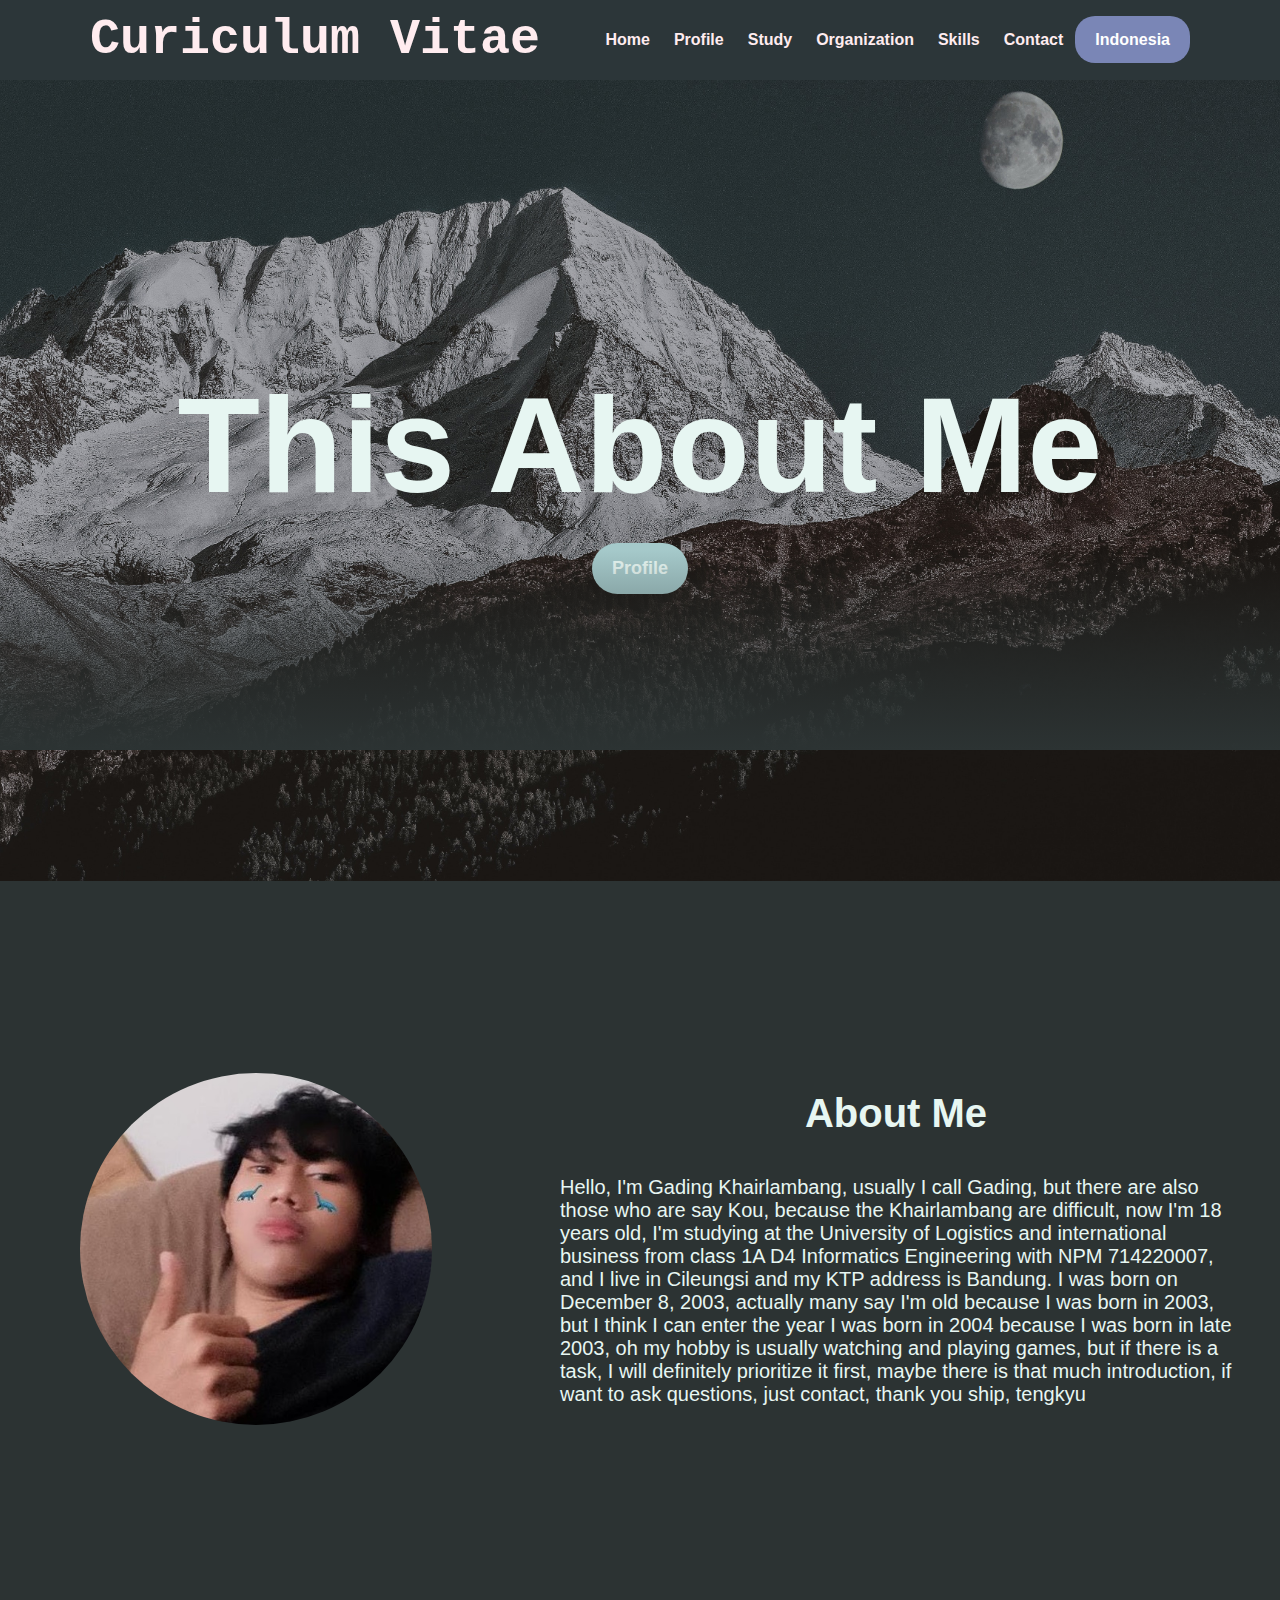
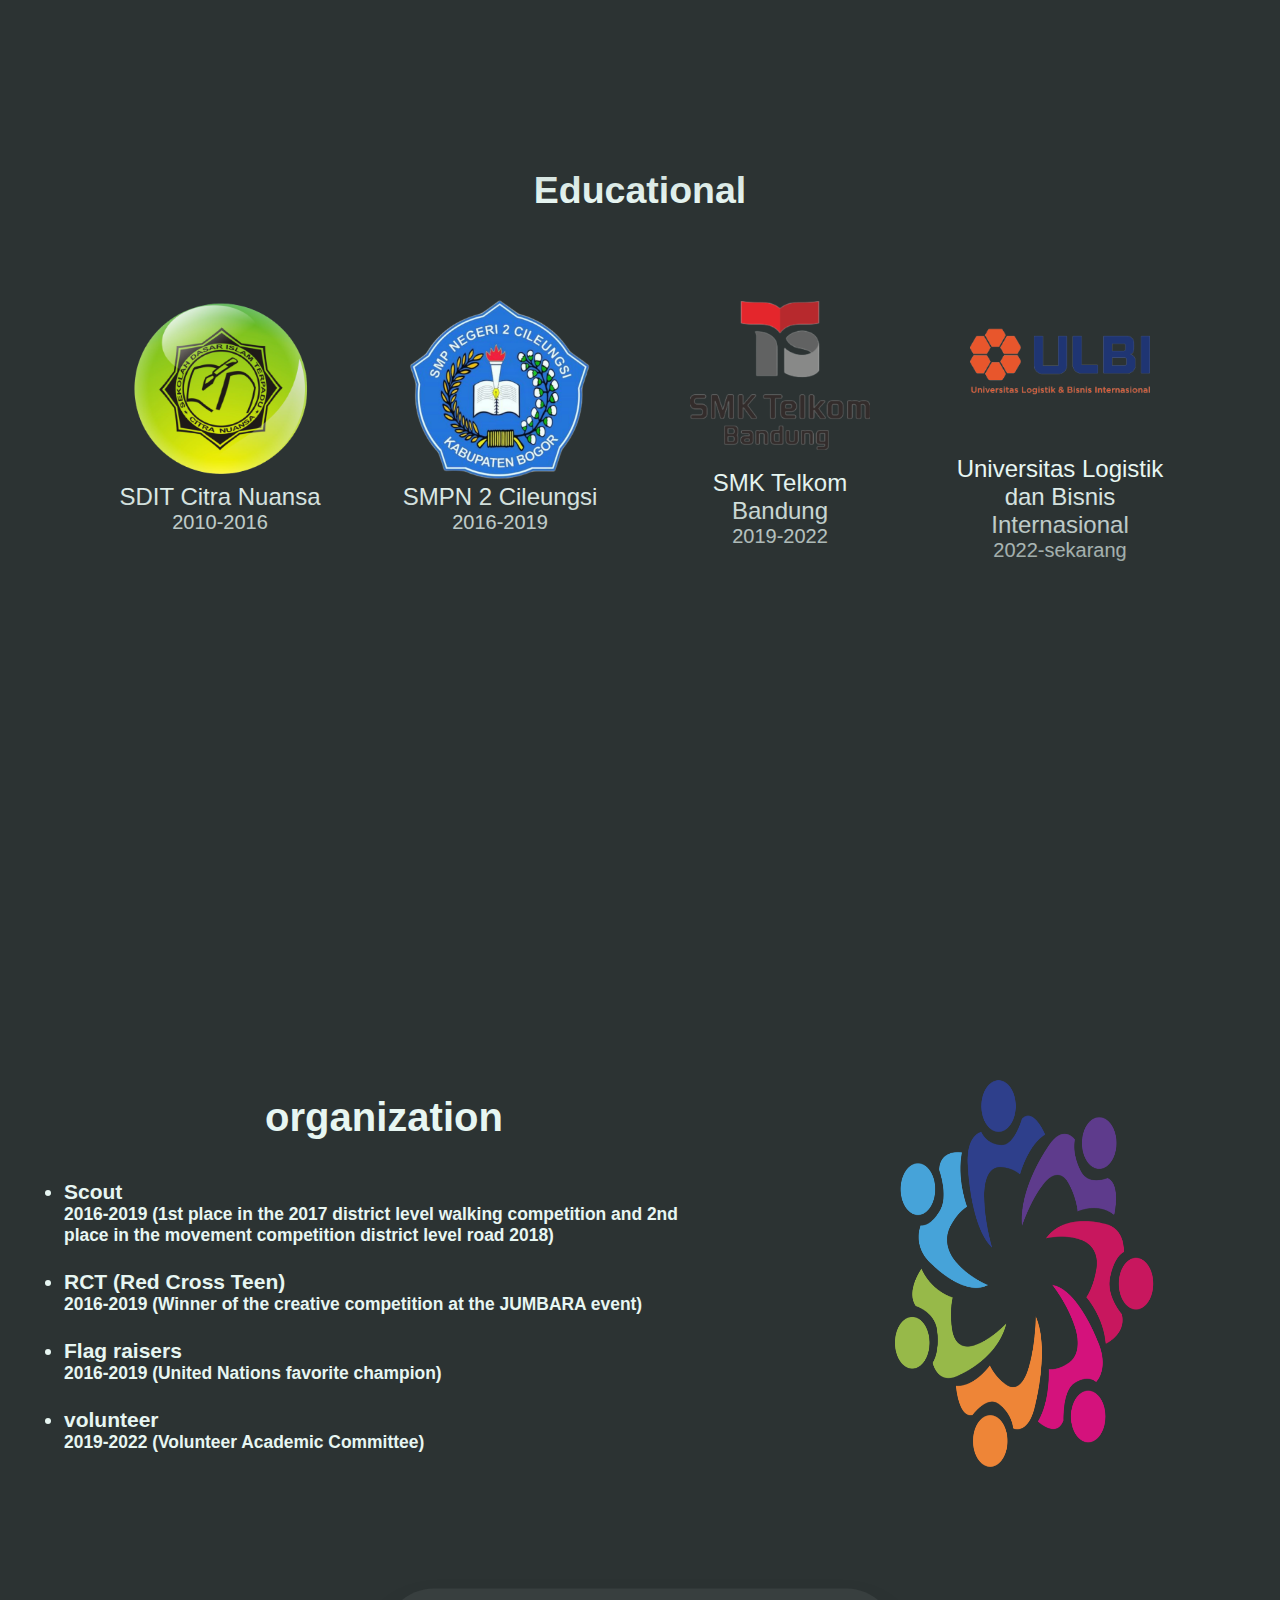
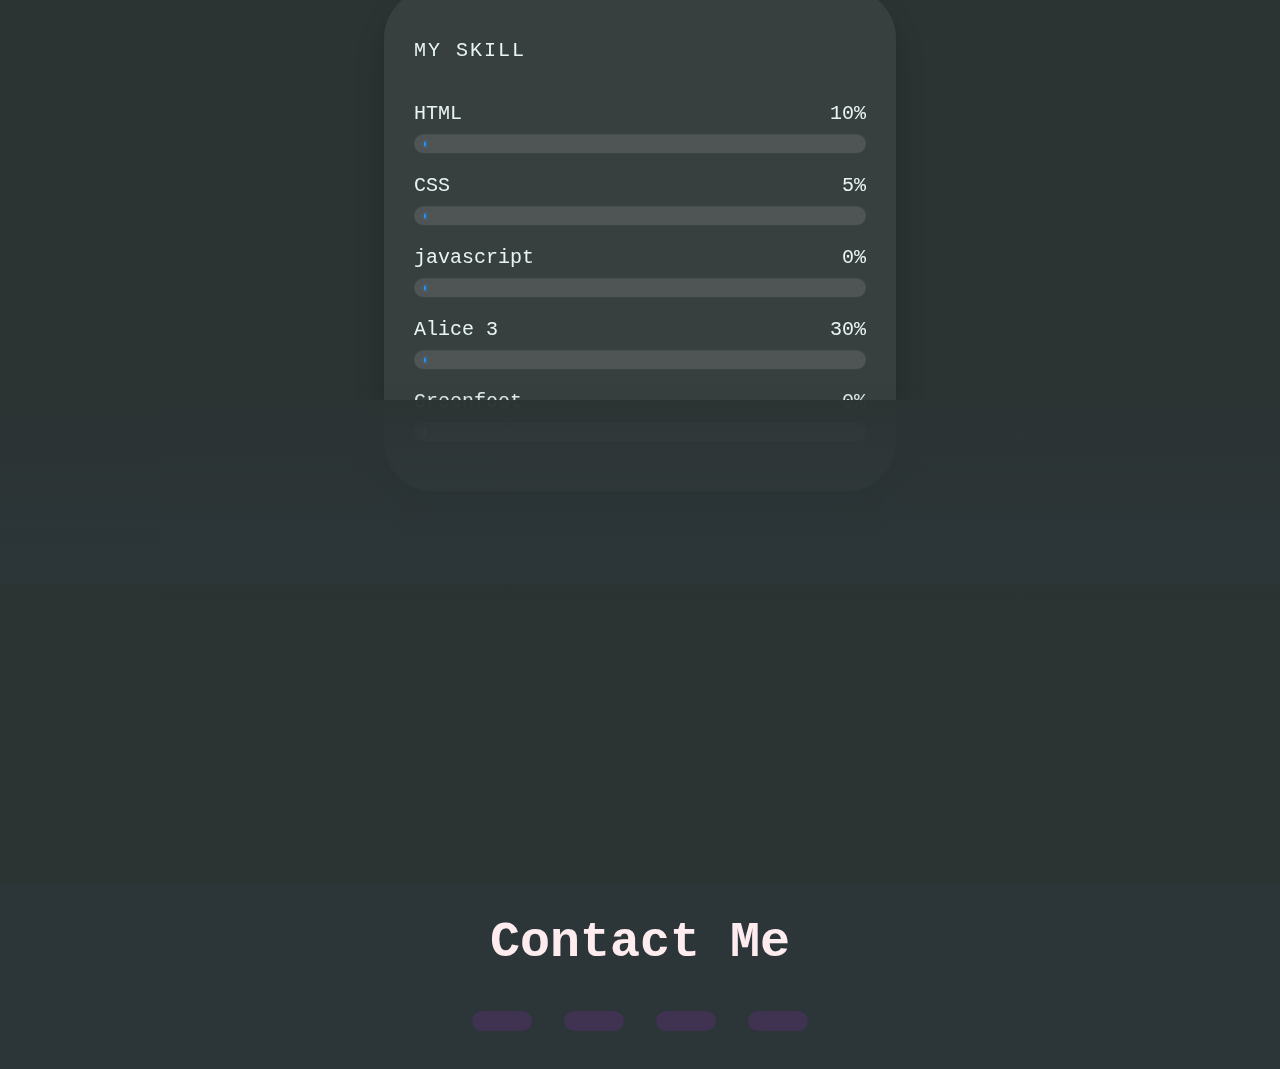
==== index.html @ bd542419 "Curiculum Vitae-Gading Khairlambang" ====
<!DOCTYPE html>
<html lang="en">

<head>
    <meta charset="UTF-8">
    <meta http-equiv="X-UA-Compatible" content="IE=edge">
    <meta name="viewport" content="width=device-width, initial-scale=1.0">
    <title>Curiculum Vitae</title>
    <link rel="stylesheet" href="style.css">
    <link rel="stylesheet" href="https://cdnjs.cloudflare.com/ajax/libs/font-awesome/6.1.2/css/all.min.css"
        integrity="sha512-1sCRPdkRXhBV2PBLUdRb4tMg1w2YPf37qatUFeS7zlBy7jJI8Lf4VHwWfZZfpXtYSLy85pkm9GaYVYMfw5BC1A=="
        crossorigin="anonymous" referrerpolicy="no-referrer" />
</head>

<body>
    <!-- navbar -->
    <nav>
        <div class="wrapper">
            <div class="logo">Curiculum Vitae</div>
            <!-- menu -->
            <div class="menu">
                <ul>
                    <li><a href="#">Home</a></li>
                    <li><a href="#profil">Profile</a></li>
                    <li><a href="#pendidikan">Study</a></li>
                    <li><a href="#pengalaman">Organization</a></li>
                    <li><a href="#skill">Skills</a></li>
                    <li><a href="#kontak">Contact</a></li>
                    <li><a href="index1.html" class="tombol_biru">Indonesia</a></li>
                </ul>
            </div>
        </div>
    </nav>

    <!-- content 1 -->
    <section id="">
        <div class="kata">
            <h2>This About Me</h2>
            <a href="#profil" class="btn">Profile</a>
        </div>
    </section>

    <!-- content 2 -->
    <section id="profil">
        <img class="gambar1" src="IMG-20220515-WA0007.jpg">
        <div class="kolom">
            <h2>About Me</h2>
            <div class="deskripsi">
                <p>Hello, I'm Gading Khairlambang, usually I call Gading, but there are also those who are
                    say
                    Kou, because the Khairlambang are difficult, now I'm 18 years old, I'm studying at the University of
                    Logistics
                    and
                    international business from class 1A D4 Informatics Engineering with NPM 714220007, and I live
                    in
                    Cileungsi and my KTP address is Bandung. I was born on December 8, 2003, actually
                    many say I'm old because I was born in 2003, but I think I can enter the year
                    I was born in 2004 because I was born in late 2003, oh my hobby is usually watching and playing
                    games,
                    but if there is a task, I will definitely prioritize it first, maybe there is that much
                    introduction, if
                    want to
                    ask questions, just contact, thank you ship, tengkyu</p>
            </div>
        </div>
    </section>
    <!-- content 3 -->
    <section id="pendidikan">
        <div class="tengah">
            <div class="kolom2">
                <div class="pendidikan">
                    <h2>Educational</h2>
                </div>
            </div>
            <div class="mhs-list">
                <div class="card-mhs">
                    <img src="Desain_tanpa_judul__6_-removebg-preview.png" alt="">
                    <a href="https://sekolahislamcitranuansa.com/">SDIT Citra Nuansa</a>
                    <p>2010-2016</p>
                </div>
                <div class="card-mhs">
                    <img src="Desain tanpa judul (5) (1).png" alt="">
                    <a href="https://smpn2cileungsi.sch.id/">SMPN 2 Cileungsi</a>
                    <p>2016-2019</p>
                </div>
                <div class="card-mhs">
                    <img src="Desain_tanpa_judul__4_-removebg-preview.png" alt="">
                    <a href="https://smktelkom-bdg.sch.id/">SMK Telkom Bandung</a>
                    <p>2019-2022</p>
                </div>
                <div class="card-mhs">
                    <img src="Desain_tanpa_judul__3_-removebg-preview.png" alt="">
                    <a href="https://www.ulbi.ac.id/">Universitas Logistik dan Bisnis Internasional</a>
                    <p>2022-sekarang</p>
                </div>
            </div>
        </div>
    </section>
    <!-- content 4 -->
    <section id="pengalaman">
        <div class="kolom1">
            <div class="deskripsi1">
                <h2>organization</h2>
                <ul>
                    <li>Scout</li>
                    <h5>2016-2019 (1st place in the 2017 district level walking competition and 2nd place in the
                        movement competition
                        district level road 2018)</h5>
                    <br>
                    <li>RCT (Red Cross Teen)</li>
                    <h5>2016-2019 (Winner of the creative competition at the JUMBARA event)</h5>
                    <br>
                    <li>Flag raisers</li>
                    <h5>2016-2019 (United Nations favorite champion)</h5>
                    <br>
                    <li>volunteer</li>
                    <h5>2019-2022 (Volunteer Academic Committee)</h5>

                </ul>
            </div>
        </div>
        <img class="gambar2" src="pngwing.com (2).png" alt="">
    </section>
    <!-- content 5 -->
    <section id="skill">
        <div class="wrapper1">
            <div class="shape-1"></div>
            <div class="shape-2"></div>
            <div class="container1">
                <h1>MY SKILL</h1>
                <div class="skills">
                    <div class="details">
                        <span>HTML</span>
                        <span>10%</span>
                    </div>
                    <div class="bar">
                        <div id="html-bar"> </div>
                    </div>
                </div>
                <div class="skills">
                    <div class="details">
                        <span>CSS</span>
                        <span>5%</span>
                    </div>
                    <div class="bar">
                        <div id="css-bar"></div>
                    </div>
                </div>
                <div class="skills">
                    <div class="details">
                        <span>javascript</span>
                        <span>0%</span>
                    </div>
                    <div class="bar">
                        <div id="js-bar"></div>
                    </div>
                </div>
                <div class="skills">
                    <div class="details">
                        <span>Alice 3</span>
                        <span>30%</span>
                    </div>
                    <div class="bar">
                        <div id="alice-bar"></div>
                    </div>
                </div>
                <div class="skills">
                    <div class="details">
                        <span>Greenfoot</span>
                        <span>0%</span>
                    </div>
                    <div class="bar">
                        <div id="greenfoot-bar"></div>
                    </div>
                </div>
            </div>
        </div>
    </section>
    <!-- content 6 -->
    <section id="kontak">
        <div class="inner-footer">
            <div class="social-links">
                <h3>Contact Me</h3>
                <ul>
                    <li class="social-items"><a href="https://www.facebook.com/gading.khairlambang"><i
                                class="fa-brands fa-facebook"></i></a></li>
                    <li class="social-items"><a href="https://twitter.com/mieramensatu"><i
                                class="fa-brands fa-twitter"></i></a></li>
                    <li class="social-items"><a href="wa.me/6281380817301"><i class="fa-brands fa-whatsapp"></i></a>
                    </li>
                    <li class="social-items"><a href="https://www.instagram.com/gading.k_08/"><i
                                class="fa-brands fa-instagram"></i></a></li>
                </ul>
            </div>
        </div>
    </section>
</body>

</html>
---- style.css ----
* {
    text-decoration: none;
    margin: 0;
    padding: 0;
    box-sizing: border-box;
    scroll-behavior: smooth;
    /* overflow-x: hidden; */
}

body {
    margin: 0px;
    padding: 0px;
    font-family: 'open sans', sans-serif;
    background-color: #2C3333;
}

.wrapper {
    width: 1100px;
    margin: auto;
    position: relative;
}

.logo {
    font-size: 50px;
    font-weight: 800;
    float: left;
    font-family: 'Courier New', Courier, monospace;
    color: #FFECEF;
}

.menu {
    float: right;
}

nav {
    width: 100%;
    margin: auto;
    display: flex;
    line-height: 80px;
    position: sticky;
    position: -webkit-sticky;
    top: 0;
    background: #2C3639;
    z-index: 1;
    border-bottom: 1px;
}

nav ul {
    list-style-type: none;
    margin: 0;
    padding: 0;
    overflow: hidden;
}

nav ul li {
    float: left;
}

nav ul li a {
    color: #FFECEF;
    font-weight: bold;
    text-align: center;
    padding: 0px 12px 0px 12px;
    text-decoration: none;
}

nav ul li a:hover {
    text-decoration: underline;
    color: #FFCACA;
    transition: 0.5s;

}

/* content 1 */
a.tombol_biru {
    background: #7A86B6;
    border-radius: 20px;
    margin-top: 20px;
    padding: 15px 20px 15px 20px;
    color: #ffffff;
    cursor: pointer;
    font-weight: bold;
}

a.tombol_biru:hover {
    background-color: #51557E;
    text-decoration: none;
}

.kata {
    font-size: 10vh;
    display: flex;
    flex-direction: column;
    justify-content: center;
    align-items: center;
    height: 89vh;
    background-image: url('bg.png');
    background-size: cover;
    background-position: center;
    background-attachment: fixed;
    color: #E7F6F2;
}

.btn {
    font-size: large;
    background: #A5C9CA;
    border-radius: 30px;
    margin-top: 20px;
    padding: 15px 20px 15px 20px;
    color: #E7F6F2;
    cursor: pointer;
    font-weight: bold;
}

.btn:hover {
    color: silver;
    background: #395B64;
    text-decoration: none;
    transition: 0.5s;
}

/* content 2 */
#profil {
    display: flex;
    padding-top: 7em;
    padding-bottom: 4em;
}

#profil:before {
    top: 550px;
    content: '';
    position: absolute;
    bottom: 0;
    width: 100%;
    height: 200px;
    background: linear-gradient(to top, #2C3333, transparent);
}

.gambar1 {
    padding: 5em;
    width: 40%;
    border-radius: 90%;
}

.kolom {
    padding: 3em;
    color: #E7F6F2;
    width: 70%;
    margin-top: 50px;
    margin-bottom: 50px;
}

.kolom h2 {
    padding-bottom: 1em;
    text-align: center;
    font-size: 40px;
}

.kolom .deskripsi {
    font-size: 20px;
    font-weight: bold;
}

.kolom .deskripsi p {
    font-size: 20px;
    font-weight: 300;
}

.deskripsi {
    font-size: 50px;
}

.tengah {
    text-align: center;
    width: 100%;
    display: flex;
    flex-direction: column;
    justify-content: center;
    align-items: center;
    padding-bottom: 3em;
}

.kolom2 {
    padding-top: 120px;
    padding-bottom: 60px;
    font-size: 25px;
    color: #E7F6F2;
    font-weight: 600;
}

.mhs-list {
    width: 100%;
    position: relative;
    display: flex;
    justify-content: center;
    align-items: center;
}

.card-mhs {
    width: 20%;
    margin: 0 auto;
}

.card-mhs img {
    width: 80%;
}

.card-mhs a {
    font-size: 24px;
    text-align: center;
    color: #E7F6F2;
}

.card-mhs a:hover {
    text-decoration: underline;
}

.card-mhs p {
    font-size: 20px;
    color: #E7F6F2;
}

/* content 2 */
.pendidikan {
    display: flex;
    justify-content: center;
    align-items: center;
}

#pendidikan {
    padding: 5em;
    background-image: url('stars.png');
    background-size: cover;
    background-position: center;
    background-attachment: fixed;
    height: 100vh;
    padding-bottom: 40vh;

}

#pendidikan::before {
    top: 130em;
    content: '';
    position: absolute;
    bottom: 0;
    width: 100%;
    height: 200px;
    background: linear-gradient(to top, #2C3333, transparent);
}

#pendidikan::after {
    top: 94em;
    content: '';
    position: absolute;
    bottom: 0;
    width: 100%;
    height: 300px;
    background: linear-gradient(to bottom, #2C3333, transparent);
}

/* content 3 */
#pengalaman {
    display: flex;
    padding-top: 7em;
    padding-bottom: 4em;
}

#pengalaman:before {
    top: 130em;
    content: '';
    position: absolute;
    bottom: 0;
    width: 100%;
    height: 200px;
    background: linear-gradient(to top, #2C3333, transparent);
}

.gambar2 {

    padding: 6em;
    width: 40%;
    /* border-radius: 90%; */
}

.kolom1 {
    display: flex;
    flex-direction: row;
    margin: 20px 0;
    padding: 4em;
    color: #E7F6F2;
    width: 70%;
    margin-top: 50px;
    margin-bottom: 50px;
}

.kolom1 h2 {
    min-width: 150px;
    padding-bottom: 1em;
    text-align: center;
    font-size: 40px;
}

.kolom1 .deskripsi1 {
    font-size: 21px;
    font-weight: bold;
}

.deskripsi1 {
    font-size: 50px;
}

/* content 4 */
#skill {
    padding: 10em;
    background-image: url('stars.png');
    background-size: cover;
    background-position: center;
    background-attachment: fixed;
    height: 80vh;
    padding-bottom: 77vh;
}

#skill:after {
    top: 400vh;
    content: '';
    position: absolute;
    bottom: 0;
    width: 100%;
    height: 200px;
    background: linear-gradient(to bottom, #2C3333, transparent);
}

.wrapper1 {
    width: 40%;
    min-width: 500px;
    position: absolute;
    transform: translate(-50%, -50%);
    left: 50%;
    top: 215em;
}

.container1 {
    width: 100%;
    padding: 50px 30px;
    background-color: rgba(255, 255, 255, 0.06);
    border-radius: 50px;
    box-shadow: 0 20px 30px rgba(0, 0, 0, 0.2);
    backdrop-filter: blur(5px);
}

.container1 * {
    font-family: 'Courier New', Courier, monospace;
    color: #E7F6F2;
    font-weight: 500;
    font-size: 20px;
}

h1 {
    margin-bottom: 40px;
    letter-spacing: 2px;

}

.skills:not(:last-child) {
    margin-bottom: 20px;
}

.details {
    width: 100%;
    display: flex;
    justify-content: space-between;
    margin-bottom: 10px;
}

.bar {
    position: relative;
    background-color: rgba(255, 255, 255, 0.06);
    padding: 7px 10px;
    border-radius: 20px;
    backdrop-filter: blur(10px);
}

.bar div {
    position: relative;
    width: 0;
    height: 5px;
    border-radius: 10px;
    background-color: #badefc;
    border: 1px solid #1c97fc;
    box-shadow: 0 0 5px rgba(28, 151, 252, 0.6);
}

#html-bar {
    animation: html-fill 2s forwards;
}

@keyframes html-fill {
    100% {
        width: 10%;
    }
}

#css-bar {
    animation: css-fill 2s forwards;
}

@keyframes css-fill {
    100% {
        width: 5%;
    }
}

#js-bar {
    animation: js-fill 2s forwards;
}

@keyframes js-fill {
    100% {
        width: 0%;
    }
}

#alice-bar {
    animation: alice-fill 2s forwards;
}

@keyframes alice-fill {
    100% {
        width: 30%;
    }
}

#green-bar {
    animation: green-fill 2s forwards;
}

@keyframes green-fill {
    100% {
        width: 0%;
    }
}

/* content 6 */

#kontak::after {
    top: 224em;
    content: '';
    position: absolute;
    bottom: 0;
    width: 100%;
    height: 200px;
    background: linear-gradient(to top, #2C3639, transparent);
}

.inner-footer {
    margin: 0;
    background-color: #2C3639;
    width: 100%;
}

h3 {
    padding: 30px;
    display: flex;
    justify-content: center;
    font-weight: 800;
    font-size: 50px;
    margin-bottom: 20px;
    font-family: 'Courier New', Courier, monospace;
    color: #FFECEF;
}

.social-items {
    font-size: 2em;
    display: flex;
    justify-content: center;
    padding: 16px;
}

.social-items a {
    background: #3F3351;
    border-radius: 20px;
    padding: 10px 30px 10px 30px;
    color: #ffffff;
    cursor: pointer;
    font-weight: bold;

}

.social-links ul {
    height: 0.5cm;
    padding-bottom: 3em;
    display: flex;
    justify-content: center;
    align-items: center;
}

.social-links a:hover {
    background-color: #1F1D36;
    color: #FFCACA;
    transition: 0.5s;
}
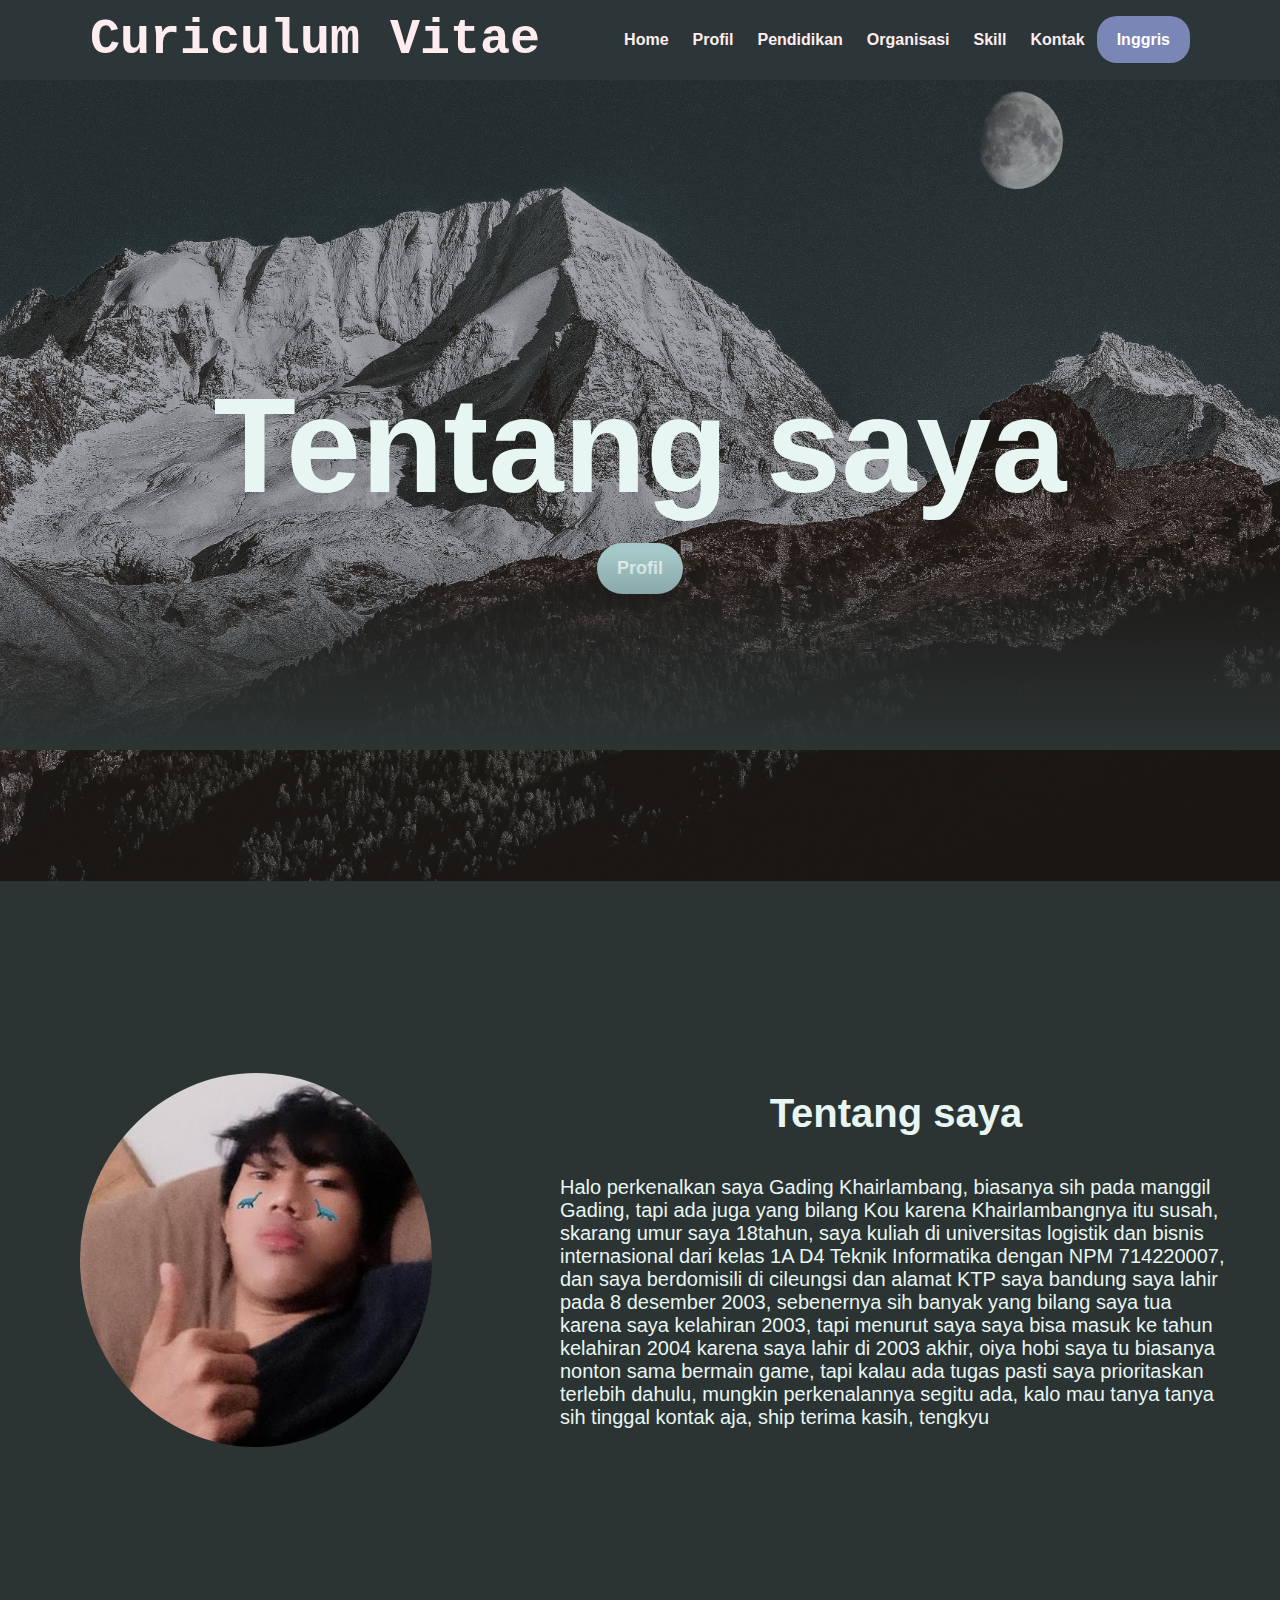
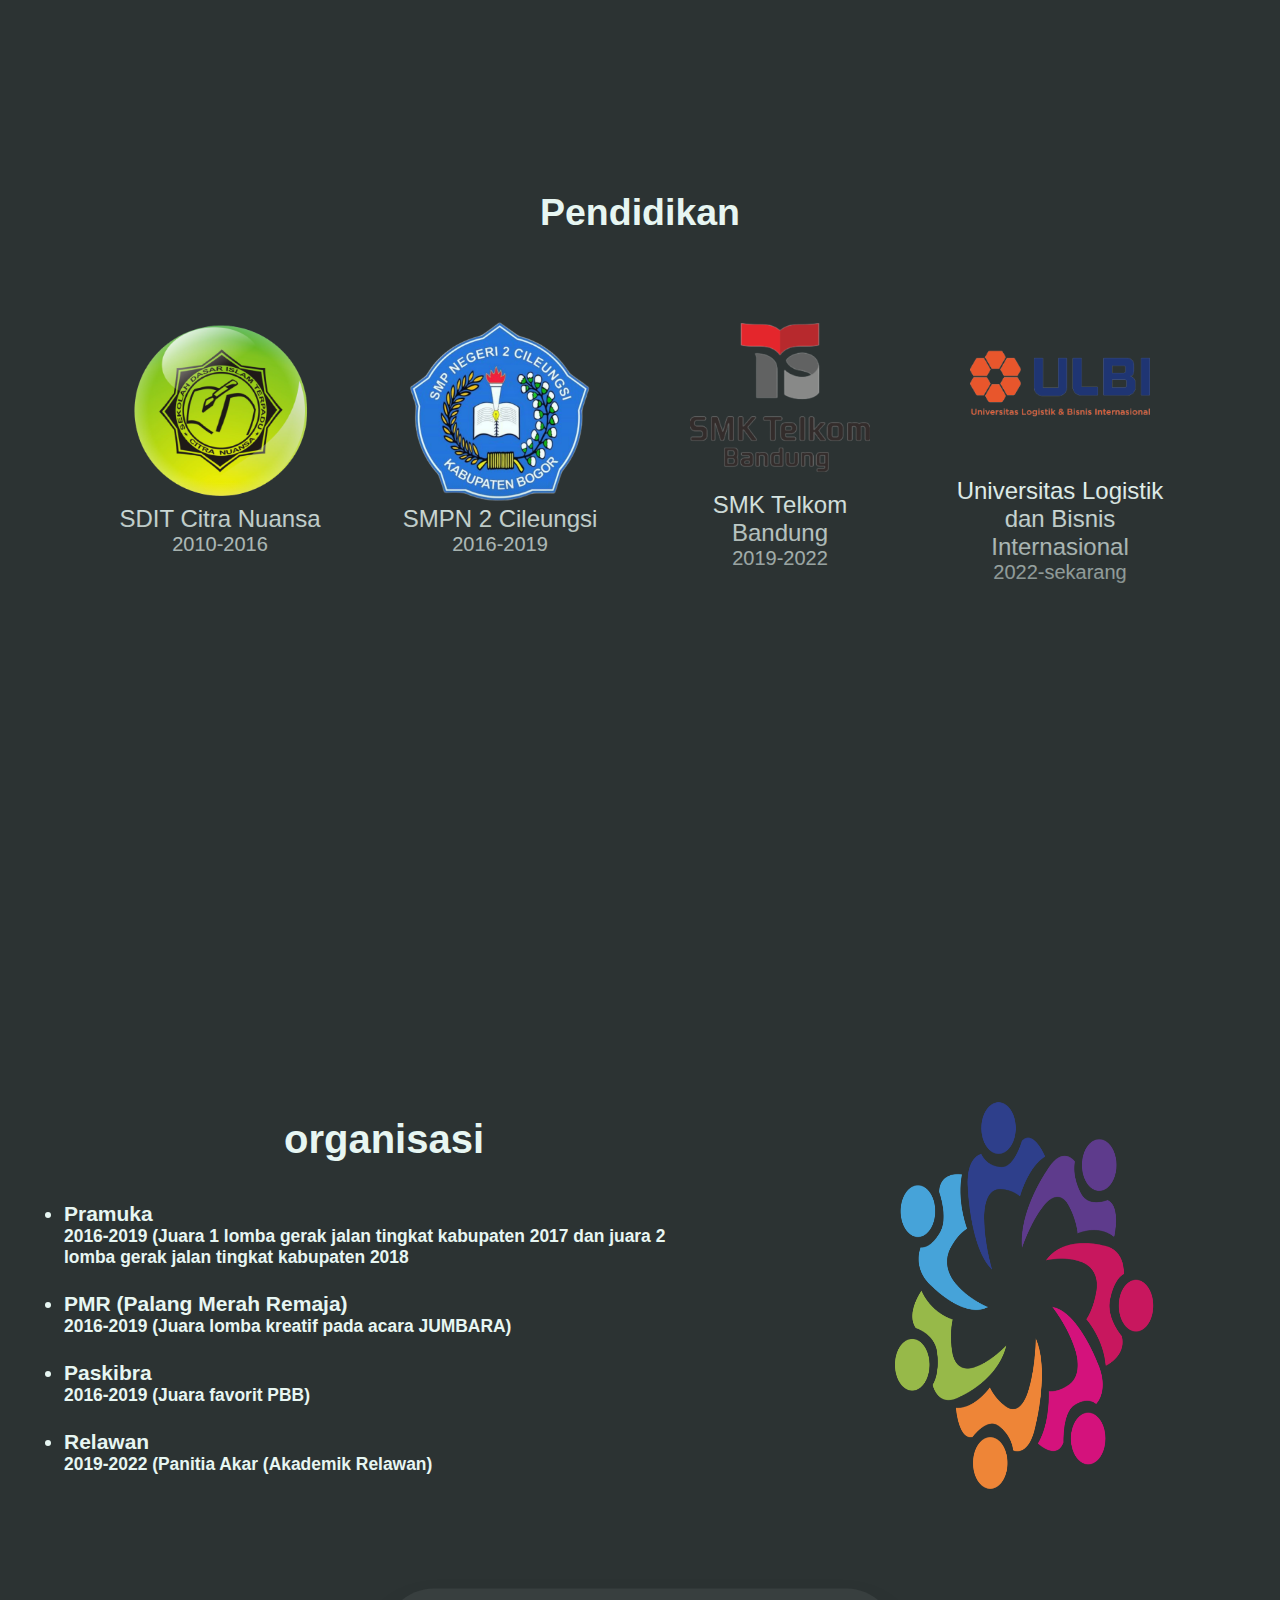
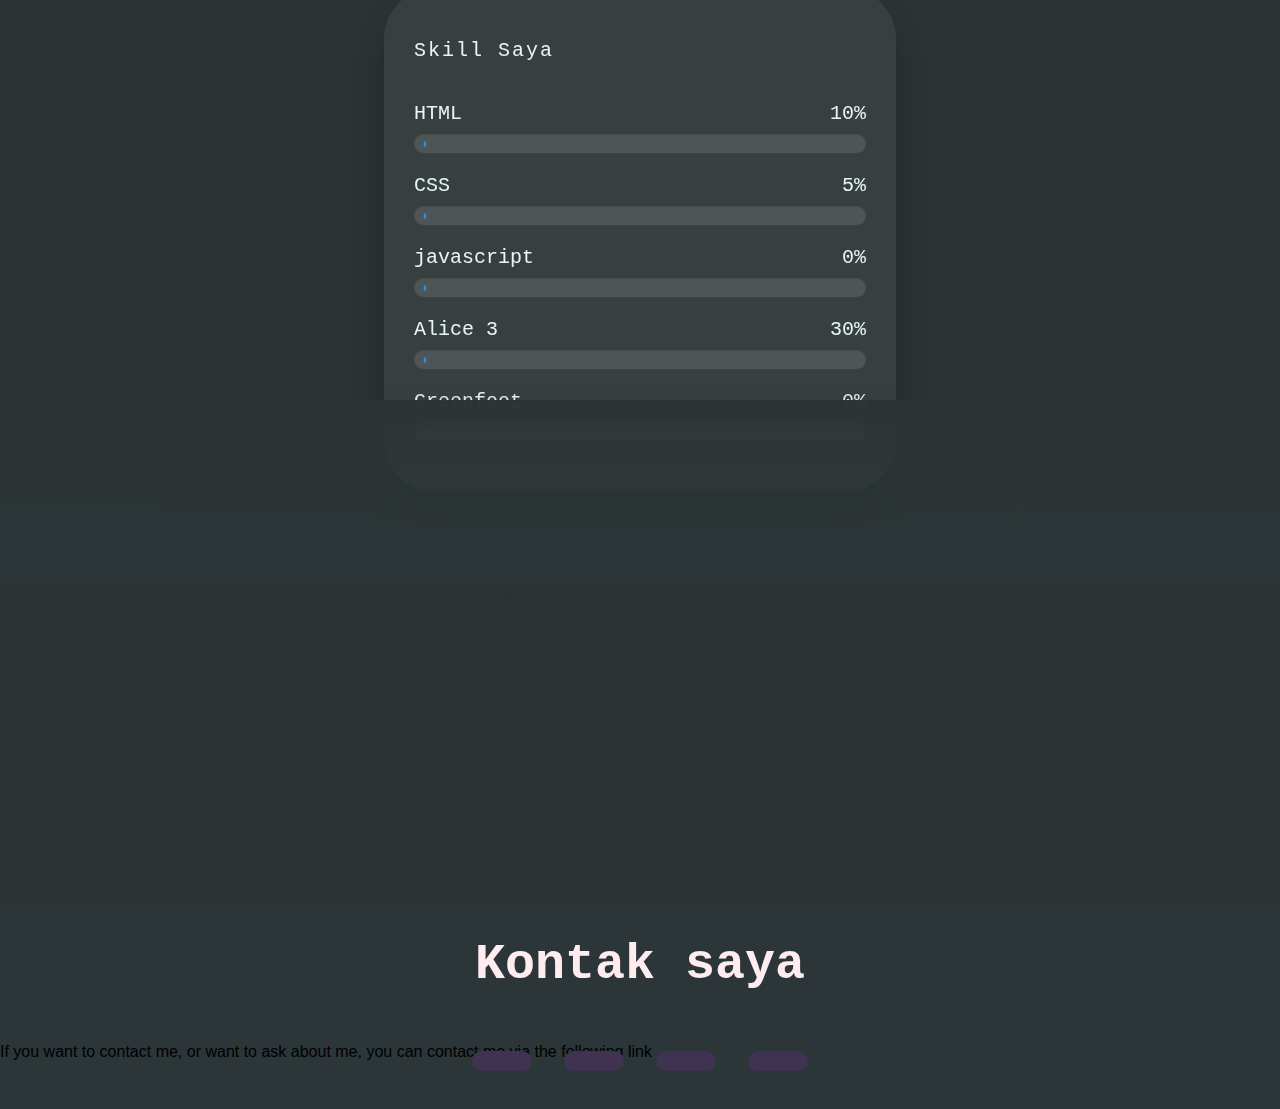
==== commit c7e04fa3: "website" ====
--- a/index.html
+++ b/index.html
@@ -21,12 +21,12 @@
             <div class="menu">
                 <ul>
                     <li><a href="#">Home</a></li>
-                    <li><a href="#profil">Profile</a></li>
-                    <li><a href="#pendidikan">Study</a></li>
-                    <li><a href="#pengalaman">Organization</a></li>
-                    <li><a href="#skill">Skills</a></li>
-                    <li><a href="#kontak">Contact</a></li>
-                    <li><a href="index1.html" class="tombol_biru">Indonesia</a></li>
+                    <li><a href="#profil">Profil</a></li>
+                    <li><a href="#pendidikan">Pendidikan</a></li>
+                    <li><a href="#pengalaman">Organisasi</a></li>
+                    <li><a href="#skill">Skill</a></li>
+                    <li><a href="#kontak">Kontak</a></li>
+                    <li><a href="profil.html" class="tombol_biru">Inggris</a></li>
                 </ul>
             </div>
         </div>
@@ -35,8 +35,8 @@
     <!-- content 1 -->
     <section id="">
         <div class="kata">
-            <h2>This About Me</h2>
-            <a href="#profil" class="btn">Profile</a>
+            <h2>Tentang saya</h2>
+            <a href="#profil" class="btn">Profil</a>
         </div>
     </section>
 
@@ -44,23 +44,20 @@
     <section id="profil">
         <img class="gambar1" src="IMG-20220515-WA0007.jpg">
         <div class="kolom">
-            <h2>About Me</h2>
+            <h2>Tentang saya</h2>
             <div class="deskripsi">
-                <p>Hello, I'm Gading Khairlambang, usually I call Gading, but there are also those who are
-                    say
-                    Kou, because the Khairlambang are difficult, now I'm 18 years old, I'm studying at the University of
-                    Logistics
-                    and
-                    international business from class 1A D4 Informatics Engineering with NPM 714220007, and I live
-                    in
-                    Cileungsi and my KTP address is Bandung. I was born on December 8, 2003, actually
-                    many say I'm old because I was born in 2003, but I think I can enter the year
-                    I was born in 2004 because I was born in late 2003, oh my hobby is usually watching and playing
-                    games,
-                    but if there is a task, I will definitely prioritize it first, maybe there is that much
-                    introduction, if
-                    want to
-                    ask questions, just contact, thank you ship, tengkyu</p>
+                <p>Halo perkenalkan saya Gading Khairlambang, biasanya sih pada manggil Gading, tapi ada juga yang
+                    bilang
+                    Kou karena Khairlambangnya itu susah, skarang umur saya 18tahun, saya kuliah di universitas logistik
+                    dan
+                    bisnis internasional dari kelas 1A D4 Teknik Informatika dengan NPM 714220007, dan saya berdomisili
+                    di
+                    cileungsi dan alamat KTP saya bandung saya lahir pada 8 desember 2003, sebenernya sih
+                    banyak yang bilang saya tua karena saya kelahiran 2003, tapi menurut saya saya bisa masuk ke tahun
+                    kelahiran 2004 karena saya lahir di 2003 akhir, oiya hobi saya tu biasanya nonton sama bermain game,
+                    tapi kalau ada tugas pasti saya prioritaskan terlebih dahulu, mungkin perkenalannya segitu ada, kalo
+                    mau
+                    tanya tanya sih tinggal kontak aja, ship terima kasih, tengkyu</p>
             </div>
         </div>
     </section>
@@ -69,7 +66,7 @@
         <div class="tengah">
             <div class="kolom2">
                 <div class="pendidikan">
-                    <h2>Educational</h2>
+                    <h2>Pendidikan</h2>
                 </div>
             </div>
             <div class="mhs-list">
@@ -100,21 +97,20 @@
     <section id="pengalaman">
         <div class="kolom1">
             <div class="deskripsi1">
-                <h2>organization</h2>
+                <h2>organisasi</h2>
                 <ul>
-                    <li>Scout</li>
-                    <h5>2016-2019 (1st place in the 2017 district level walking competition and 2nd place in the
-                        movement competition
-                        district level road 2018)</h5>
+                    <li>Pramuka</li>
+                    <h5>2016-2019 (Juara 1 lomba gerak jalan tingkat kabupaten 2017 dan juara 2 lomba gerak
+                        jalan tingkat kabupaten 2018</h5>
                     <br>
-                    <li>RCT (Red Cross Teen)</li>
-                    <h5>2016-2019 (Winner of the creative competition at the JUMBARA event)</h5>
+                    <li>PMR (Palang Merah Remaja)</li>
+                    <h5>2016-2019 (Juara lomba kreatif pada acara JUMBARA)</h5>
                     <br>
-                    <li>Flag raisers</li>
-                    <h5>2016-2019 (United Nations favorite champion)</h5>
+                    <li>Paskibra</li>
+                    <h5>2016-2019 (Juara favorit PBB)</h5>
                     <br>
-                    <li>volunteer</li>
-                    <h5>2019-2022 (Volunteer Academic Committee)</h5>
+                    <li>Relawan</li>
+                    <h5>2019-2022 (Panitia Akar (Akademik Relawan)</h5>
 
                 </ul>
             </div>
@@ -127,7 +123,7 @@
             <div class="shape-1"></div>
             <div class="shape-2"></div>
             <div class="container1">
-                <h1>MY SKILL</h1>
+                <h1>Skill Saya</h1>
                 <div class="skills">
                     <div class="details">
                         <span>HTML</span>
@@ -180,7 +176,8 @@
     <section id="kontak">
         <div class="inner-footer">
             <div class="social-links">
-                <h3>Contact Me</h3>
+                <h3>Kontak saya</h3>
+                <p>If you want to contact me, or want to ask about me, you can contact me via the following link</p>
                 <ul>
                     <li class="social-items"><a href="https://www.facebook.com/gading.khairlambang"><i
                                 class="fa-brands fa-facebook"></i></a></li>
